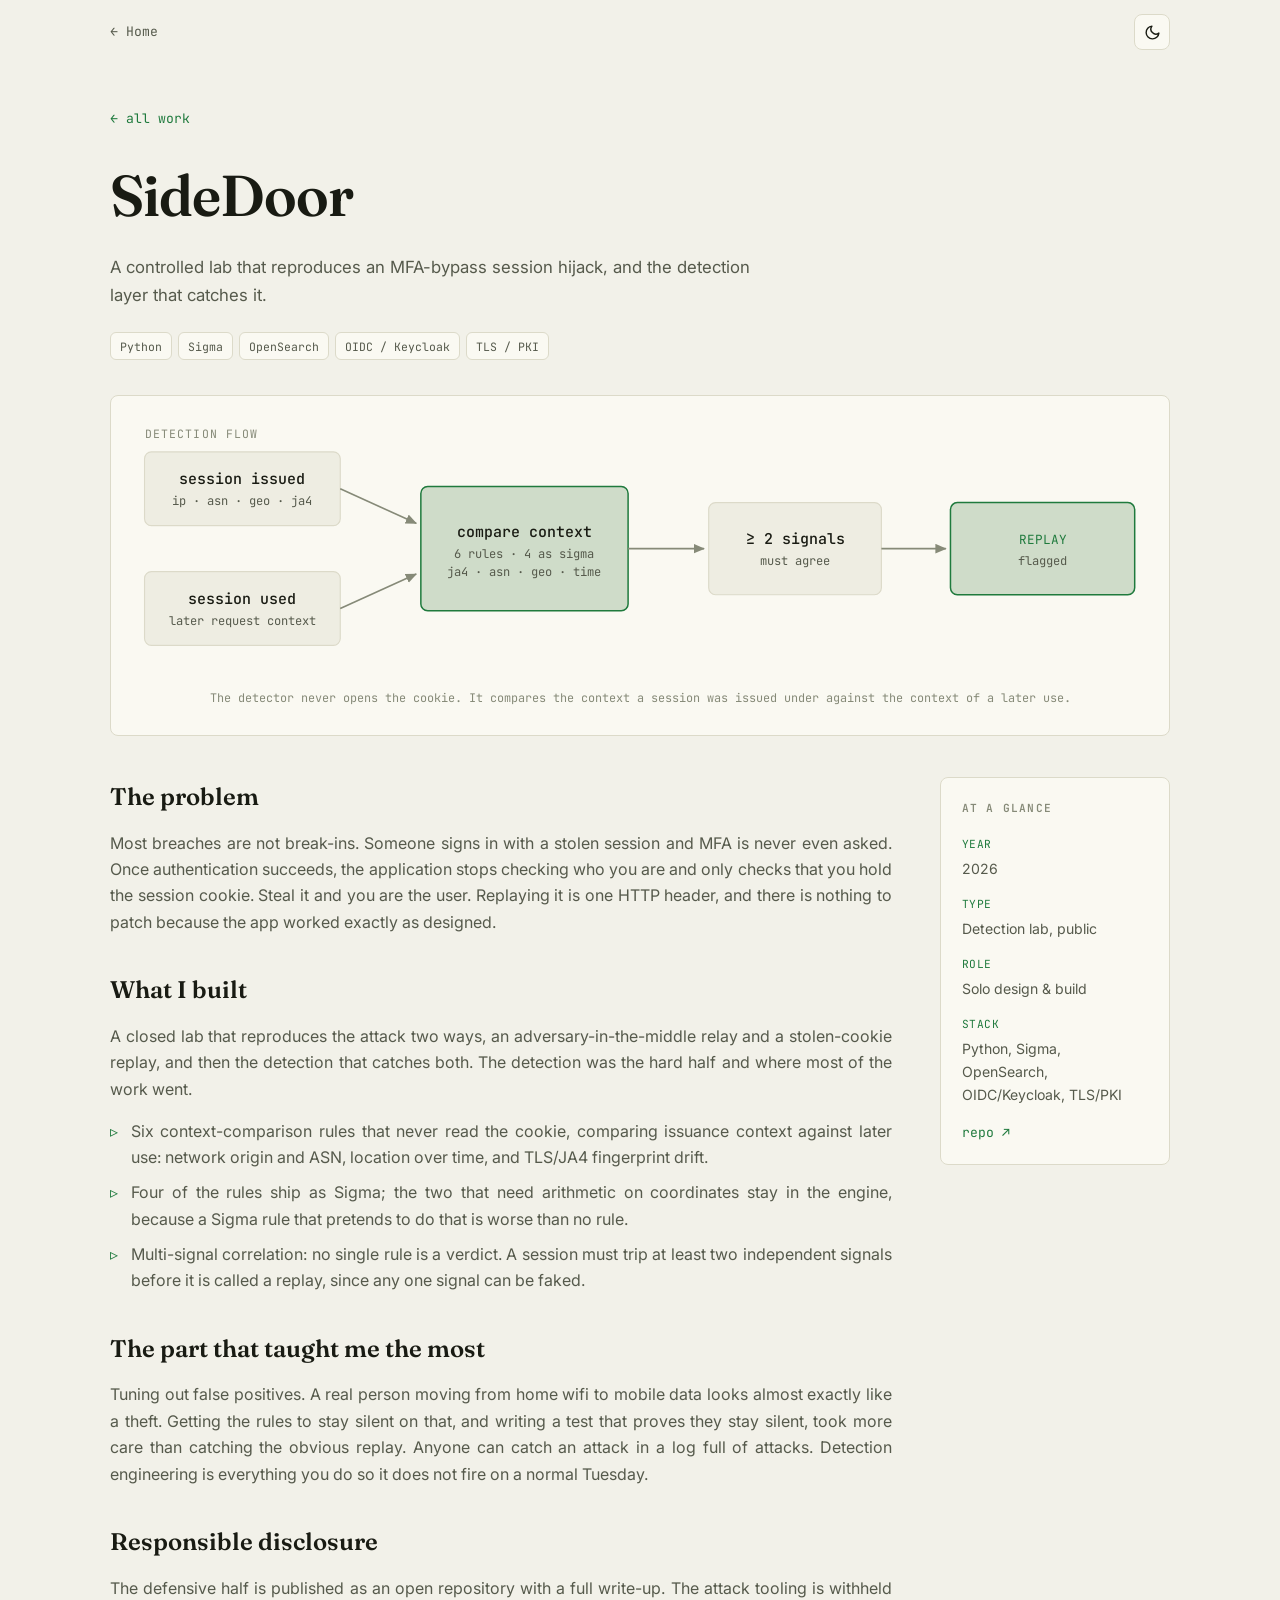
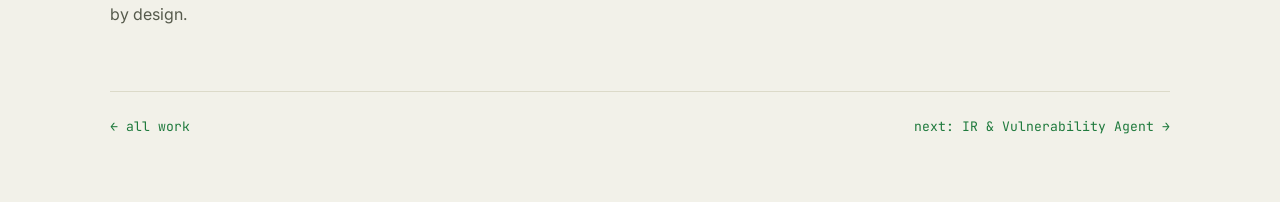
==== projects/sidedoor.html @ 359c72fa "Portfolio site" ====
<!doctype html>
<html lang="en" data-theme="dark">
<head>
  <meta charset="utf-8" />
  <meta name="viewport" content="width=device-width, initial-scale=1" />
  <title>SideDoor — Case Study · Abdulmuiz Annafi</title>
  <meta name="description" content="SideDoor: a controlled lab that reproduces an MFA-bypass session hijack and the detection layer that catches it." />
  <link rel="icon" href="../favicon.svg" type="image/svg+xml" />
  <link rel="preconnect" href="https://fonts.googleapis.com" />
  <link rel="preconnect" href="https://fonts.gstatic.com" crossorigin />
  <link href="https://fonts.googleapis.com/css2?family=Fraunces:opsz,wght@9..144,400;500;600&family=Inter:wght@400;500;600&family=JetBrains+Mono:wght@400;500;600&display=swap" rel="stylesheet" />
  <link rel="stylesheet" href="../css/style.css" />
</head>
<body>
  <header class="nav is-stuck" id="nav">
    <div class="nav__inner">
      <a href="../index.html" class="nav__home" aria-label="Home">← Home</a>
      <div class="nav__actions" style="margin-left:auto">
        <button class="icon-btn" id="themeToggle" aria-label="Toggle theme">
          <svg class="icon-sun" viewBox="0 0 24 24" width="17" height="17" fill="none" stroke="currentColor" stroke-width="2" stroke-linecap="round"><circle cx="12" cy="12" r="4"/><path d="M12 2v2M12 20v2M4.9 4.9l1.4 1.4M17.7 17.7l1.4 1.4M2 12h2M20 12h2M4.9 19.1l1.4-1.4M17.7 6.3l1.4-1.4"/></svg>
          <svg class="icon-moon" viewBox="0 0 24 24" width="17" height="17" fill="none" stroke="currentColor" stroke-width="2" stroke-linecap="round" stroke-linejoin="round"><path d="M21 12.8A9 9 0 1 1 11.2 3a7 7 0 0 0 9.8 9.8z"/></svg>
        </button>
      </div>
    </div>
  </header>

  <main class="container case">
    <a href="../index.html#work" class="case__back">← all work</a>
    <h1 class="case__title">SideDoor</h1>
    <p class="case__sub">A controlled lab that reproduces an MFA-bypass session hijack, and the detection layer that catches it.</p>
    <div class="case__meta chips"><span>Python</span><span>Sigma</span><span>OpenSearch</span><span>OIDC / Keycloak</span><span>TLS / PKI</span></div>

    <figure class="diagram">
      <svg viewBox="0 0 880 220" role="img" aria-label="SideDoor detection flow">
        <defs><marker id="ar" markerWidth="9" markerHeight="9" refX="6.5" refY="3" orient="auto"><path d="M0,0 L7,3 L0,6 Z" class="dg-arrow"/></marker></defs>
        <text x="10" y="14" class="dg-note">DETECTION FLOW</text>
        <rect class="dg-box" x="10" y="26" width="170" height="64" rx="6"/>
        <text x="95" y="54" text-anchor="middle" class="dg-label">session issued</text>
        <text x="95" y="72" text-anchor="middle" class="dg-sub">ip · asn · geo · ja4</text>
        <rect class="dg-box" x="10" y="130" width="170" height="64" rx="6"/>
        <text x="95" y="158" text-anchor="middle" class="dg-label">session used</text>
        <text x="95" y="176" text-anchor="middle" class="dg-sub">later request context</text>
        <rect class="dg-box--a" x="250" y="56" width="180" height="108" rx="6"/>
        <text x="340" y="100" text-anchor="middle" class="dg-label">compare context</text>
        <text x="340" y="118" text-anchor="middle" class="dg-sub">6 rules · 4 as sigma</text>
        <text x="340" y="134" text-anchor="middle" class="dg-sub">ja4 · asn · geo · time</text>
        <rect class="dg-box" x="500" y="70" width="150" height="80" rx="6"/>
        <text x="575" y="106" text-anchor="middle" class="dg-label">&#8805; 2 signals</text>
        <text x="575" y="124" text-anchor="middle" class="dg-sub">must agree</text>
        <rect class="dg-box--a" x="710" y="70" width="160" height="80" rx="6"/>
        <text x="790" y="106" text-anchor="middle" class="dg-acc">REPLAY</text>
        <text x="790" y="124" text-anchor="middle" class="dg-sub">flagged</text>
        <line class="dg-edge" x1="180" y1="58" x2="246" y2="88" marker-end="url(#ar)"/>
        <line class="dg-edge" x1="180" y1="162" x2="246" y2="132" marker-end="url(#ar)"/>
        <line class="dg-edge" x1="430" y1="110" x2="496" y2="110" marker-end="url(#ar)"/>
        <line class="dg-edge" x1="650" y1="110" x2="706" y2="110" marker-end="url(#ar)"/>
      </svg>
      <figcaption class="diagram__cap">The detector never opens the cookie. It compares the context a session was issued under against the context of a later use.</figcaption>
    </figure>

    <div class="case__grid">
      <div class="case__body">
        <h2>The problem</h2>
        <p>Most breaches are not break-ins. Someone signs in with a stolen session and MFA is never even asked. Once authentication succeeds, the application stops checking who you are and only checks that you hold the session cookie. Steal it and you are the user. Replaying it is one HTTP header, and there is nothing to patch because the app worked exactly as designed.</p>

        <h2>What I built</h2>
        <p>A closed lab that reproduces the attack two ways, an adversary-in-the-middle relay and a stolen-cookie replay, and then the detection that catches both. The detection was the hard half and where most of the work went.</p>
        <ul>
          <li>Six context-comparison rules that never read the cookie, comparing issuance context against later use: network origin and ASN, location over time, and TLS/JA4 fingerprint drift.</li>
          <li>Four of the rules ship as Sigma; the two that need arithmetic on coordinates stay in the engine, because a Sigma rule that pretends to do that is worse than no rule.</li>
          <li>Multi-signal correlation: no single rule is a verdict. A session must trip at least two independent signals before it is called a replay, since any one signal can be faked.</li>
        </ul>

        <h2>The part that taught me the most</h2>
        <p>Tuning out false positives. A real person moving from home wifi to mobile data looks almost exactly like a theft. Getting the rules to stay silent on that, and writing a test that proves they stay silent, took more care than catching the obvious replay. Anyone can catch an attack in a log full of attacks. Detection engineering is everything you do so it does not fire on a normal Tuesday.</p>

        <h2>Responsible disclosure</h2>
        <p>The defensive half is published as an open repository with a full write-up. The attack tooling is withheld by design.</p>
      </div>

      <aside class="aside">
        <h3>At a glance</h3>
        <dl>
          <div><dt>Year</dt><dd>2026</dd></div>
          <div><dt>Type</dt><dd>Detection lab, public</dd></div>
          <div><dt>Role</dt><dd>Solo design &amp; build</dd></div>
          <div><dt>Stack</dt><dd>Python, Sigma, OpenSearch, OIDC/Keycloak, TLS/PKI</dd></div>
        </dl>
        <div class="aside__links">
          <a href="https://github.com/Abdulmuiz635/SideDoor" target="_blank" rel="noopener">repo ↗</a>
        </div>
      </aside>
    </div>

    <div class="case__foot">
      <a href="../index.html#work">← all work</a>
      <a href="ir-agent.html">next: IR &amp; Vulnerability Agent →</a>
    </div>
  </main>

  <script src="../js/main.js"></script>
</body>
</html>
---- css/style.css ----
/* ===================== TOKENS ===================== */
:root {
  --bg: #0f110e;
  --bg-alt: #141611;
  --surface: #171a13;
  --surface-2: #1e2219;
  --text: #e9ebe4;
  --muted: #9ba195;
  --faint: #6a6f63;
  --border: #262a20;
  --accent: #7ee787;
  --accent-ink: #07160b;
  --shadow: 0 20px 55px rgba(0, 0, 0, .5);
  --radius: 8px;
  --maxw: 1060px;
  --display: "Fraunces", Georgia, serif;
  --mono: "JetBrains Mono", ui-monospace, SFMono-Regular, monospace;
  --ease: cubic-bezier(.22, 1, .36, 1);
}
:root[data-theme="light"] {
  --bg: #f2f1e9;
  --bg-alt: #e9e8dd;
  --surface: #faf9f2;
  --surface-2: #eeede2;
  --text: #191b13;
  --muted: #565a4c;
  --faint: #868a78;
  --border: #dcdac9;
  --accent: #1f7a3d;
  --accent-ink: #f4f8ee;
  --shadow: 0 20px 55px rgba(50, 45, 20, .12);
}

* { box-sizing: border-box; margin: 0; padding: 0; }
html { scroll-behavior: smooth; scroll-padding-top: 80px; }
body {
  font-family: "Inter", system-ui, sans-serif;
  background: var(--bg); color: var(--text); line-height: 1.65;
  -webkit-font-smoothing: antialiased;
  transition: background .4s var(--ease), color .4s var(--ease);
}
a { color: inherit; text-decoration: none; }
.container { width: min(var(--maxw), 92vw); margin-inline: auto; }

/* ===================== NAV ===================== */
.nav { position: fixed; inset: 0 0 auto 0; z-index: 50; border-bottom: 1px solid transparent; transition: background .3s var(--ease), border-color .3s, backdrop-filter .3s; }
.nav.is-stuck { background: color-mix(in srgb, var(--bg) 82%, transparent); backdrop-filter: blur(12px); border-bottom-color: var(--border); }
.nav__inner { width: min(var(--maxw), 92vw); margin-inline: auto; height: 64px; display: flex; align-items: center; gap: 1rem; }
.brand { display: inline-flex; align-items: center; }
.brand__ico { width: 30px; height: 30px; border-radius: 7px; display: block; transition: transform .2s var(--ease); }
.brand:hover .brand__ico { transform: scale(1.08) rotate(-3deg); }
.nav__links { margin-left: auto; display: flex; gap: 1.5rem; font-family: var(--mono); font-size: .82rem; }
.nav__link { position: relative; color: var(--muted); transition: color .2s; }
.nav__num { color: var(--faint); margin-right: .1rem; }
.nav__link:hover, .nav__link.is-active { color: var(--accent); }
.nav__link::after { content: ""; position: absolute; left: 0; right: 0; bottom: -5px; height: 1.5px; background: var(--accent); transform: scaleX(0); transform-origin: left; transition: transform .25s var(--ease); }
.nav__link:hover::after, .nav__link.is-active::after { transform: scaleX(1); }
.nav__actions { display: flex; align-items: center; gap: .5rem; }

.icon-btn { display: grid; place-items: center; width: 36px; height: 36px; border-radius: 8px; background: var(--surface); border: 1px solid var(--border); color: var(--text); cursor: pointer; transition: transform .2s, border-color .2s; }
.icon-btn:hover { transform: translateY(-1px); border-color: var(--accent); }
.icon-moon { display: none; }
:root[data-theme="light"] .icon-sun { display: none; }
:root[data-theme="light"] .icon-moon { display: block; }
.nav__burger { display: none; flex-direction: column; align-items: center; justify-content: center; gap: 4px; }
.nav__burger span { width: 18px; height: 2px; background: var(--text); border-radius: 2px; transition: .25s var(--ease); }
.nav__burger[aria-expanded="true"] span:nth-child(1) { transform: translateY(6px) rotate(45deg); }
.nav__burger[aria-expanded="true"] span:nth-child(2) { opacity: 0; }
.nav__burger[aria-expanded="true"] span:nth-child(3) { transform: translateY(-6px) rotate(-45deg); }

/* ===================== HERO ===================== */
.hero { position: relative; min-height: 100svh; display: grid; align-items: center; }
.scrollcue { position: absolute; bottom: 1.6rem; left: 50%; transform: translateX(-50%); font-family: var(--mono); font-size: 1.15rem; color: var(--faint); animation: bob 1.8s ease-in-out infinite; }
.scrollcue:hover { color: var(--accent); }
@keyframes bob { 0%, 100% { transform: translate(-50%, 0); } 50% { transform: translate(-50%, 7px); } }
.hero__inner { padding-top: 96px; padding-bottom: 3rem; display: grid; grid-template-columns: 1.5fr .7fr; gap: 3.5rem; align-items: center; }
.hero__text { min-width: 0; }
.hero__kicker { font-family: var(--mono); font-size: .78rem; letter-spacing: .3px; color: var(--accent); margin-bottom: 1.3rem; }
.hero__name { font-family: var(--display); font-weight: 600; font-size: clamp(2.9rem, 8vw, 5.6rem); line-height: .95; letter-spacing: -1.5px; }
.hero__role { font-family: var(--mono); font-size: clamp(.95rem, 2vw, 1.12rem); color: var(--text); margin-top: .9rem; }
.hero__lead { max-width: 56ch; color: var(--muted); margin-top: 1.4rem; font-size: 1.02rem; text-align: justify; hyphens: auto; }

.whoami { font-family: var(--mono); font-size: .8rem; line-height: 1.75; background: var(--surface); border: 1px solid var(--border); border-radius: var(--radius); padding: 1rem 1.1rem; margin-top: 1.8rem; color: var(--muted); }
.whoami__cmd { color: var(--text); margin-bottom: .5rem; }
.whoami__p { color: var(--accent); }
.whoami__row { display: grid; grid-template-columns: 5.5rem 1fr; gap: .4rem; }
.whoami__k { color: var(--faint); }
.whoami__v { color: var(--muted); }
.whoami__ok { color: var(--accent); }

.hero__cta { display: flex; gap: .7rem; flex-wrap: wrap; margin-top: 1.8rem; }

/* window frame for portrait */
.window { position: relative; width: min(340px, 80vw); border: 1px solid var(--border); border-radius: var(--radius); overflow: hidden; background: var(--surface); box-shadow: var(--shadow); justify-self: center; transform-style: preserve-3d; transition: transform .25s var(--ease), border-color .35s; }
.window:hover { border-color: color-mix(in srgb, var(--accent) 55%, var(--border)); }
.window::after { content: ""; position: absolute; left: 0; right: 0; top: 0; height: 36%; pointer-events: none; z-index: 4; background: linear-gradient(to bottom, transparent, color-mix(in srgb, var(--accent) 20%, transparent), transparent); animation: scan 4.5s ease-in-out infinite; }
@keyframes scan { 0% { transform: translateY(-115%); } 55% { transform: translateY(310%); } 100% { transform: translateY(310%); } }
.window__bar { display: flex; align-items: center; gap: .4rem; padding: .55rem .8rem; border-bottom: 1px solid var(--border); background: var(--surface-2); }
.window__dot { width: 10px; height: 10px; border-radius: 50%; background: var(--border); }
.window__dot:nth-child(1) { background: #e0695a; }
.window__dot:nth-child(2) { background: #e3bb4e; }
.window__dot:nth-child(3) { background: #6bbf59; }
.window__name { font-family: var(--mono); font-size: .72rem; color: var(--faint); margin-left: .5rem; }
.window img { display: block; width: 100%; aspect-ratio: 1 / 1; object-fit: cover; }

/* ===================== BUTTONS ===================== */
.btn { display: inline-flex; align-items: center; gap: .5rem; padding: .7rem 1.2rem; border-radius: 8px; font-weight: 600; font-size: .92rem; border: 1px solid var(--border); cursor: pointer; transition: transform .18s var(--ease), background .18s, border-color .18s, color .18s; }
.btn:hover { transform: translateY(-2px); }
.btn--primary { background: var(--accent); color: var(--accent-ink); border-color: var(--accent); }
.btn--ghost { background: transparent; color: var(--text); }
.btn--ghost:hover { border-color: var(--accent); color: var(--accent); }

/* ===================== SECTIONS ===================== */
.section { padding: clamp(4rem, 9vw, 7rem) 0; }
.section--alt { background: var(--bg-alt); }
.shead { display: flex; align-items: baseline; gap: .9rem; margin-bottom: 2.4rem; }
.shead__num { font-family: var(--mono); color: var(--accent); font-size: .85rem; }
.shead__title { font-family: var(--display); font-weight: 600; font-size: clamp(1.8rem, 4vw, 2.6rem); letter-spacing: -.5px; }
.shead::after { content: ""; flex: 1; height: 1px; background: var(--border); align-self: center; }

/* ===================== ABOUT ===================== */
.about { display: grid; grid-template-columns: 1.5fr 1fr; gap: 3rem; align-items: start; }
.about__text p { color: var(--muted); margin-bottom: 1rem; max-width: 62ch; text-align: justify; hyphens: auto; }
.facts { display: grid; gap: .9rem; font-family: var(--mono); font-size: .84rem; }
.facts div { display: grid; grid-template-columns: 5.5rem 1fr; gap: .8rem; }
.facts dt { color: var(--accent); }
.facts dd { color: var(--muted); }

/* ===================== EXPERIENCE ===================== */
.timeline { display: grid; }
.tl { position: relative; display: grid; grid-template-columns: 160px 1fr; gap: 1.6rem; padding: 1.4rem 0 1.4rem .9rem; border-top: 1px solid var(--border); transition: padding .2s var(--ease); }
.timeline .tl:last-child { border-bottom: 1px solid var(--border); }
.tl::before { content: ""; position: absolute; left: 0; top: 0; bottom: 0; width: 2px; background: var(--accent); transform: scaleY(0); transform-origin: top; transition: transform .22s var(--ease); }
.tl:hover::before { transform: scaleY(1); }
.tl:hover { padding-left: 1.4rem; }
.tl__date { font-family: var(--mono); font-size: .76rem; color: var(--faint); padding-top: .3rem; }
.tl__role { font-family: var(--display); font-weight: 600; font-size: 1.2rem; line-height: 1.2; }
.tl__org { font-family: var(--mono); font-size: .8rem; color: var(--accent); margin: .25rem 0 .5rem; }
.tl__desc { color: var(--muted); font-size: .93rem; max-width: 72ch; text-align: justify; hyphens: auto; }

/* ===================== SEE-ALL / COLLAPSE ===================== */
.more { text-align: center; margin-top: 1.7rem; }
.more__btn { font-family: var(--mono); font-size: .82rem; color: var(--muted); background: transparent; border: 1px solid var(--border); border-radius: 999px; padding: .55rem 1.3rem; cursor: pointer; transition: color .2s, border-color .2s, transform .2s var(--ease); }
.more__btn:hover { color: var(--accent); border-color: var(--accent); transform: translateY(-2px); }
.work.collapsed .row.is-extra { display: none; }
.entries.collapsed .entry.is-extra { display: none; }

/* ===================== WORK ===================== */
.filters { display: flex; gap: .4rem; flex-wrap: wrap; margin-bottom: 1.6rem; }
.filter { background: transparent; border: 1px solid var(--border); color: var(--muted); padding: .35rem .8rem; border-radius: 6px; font-size: .8rem; cursor: pointer; font-family: var(--mono); transition: .2s; }
.filter:hover { color: var(--text); border-color: var(--accent); }
.filter.is-active { background: var(--accent); color: var(--accent-ink); border-color: var(--accent); }

.work { list-style: none; }
.row { position: relative; display: grid; grid-template-columns: 1fr auto; gap: 1.3rem; align-items: start; padding: 1.4rem 0 1.4rem .9rem; border-top: 1px solid var(--border); transition: padding .2s var(--ease); }
.work .row:last-child { border-bottom: 1px solid var(--border); }
.row::before { content: ""; position: absolute; left: 0; top: 0; bottom: 0; width: 2px; background: var(--accent); transform: scaleY(0); transform-origin: top; transition: transform .22s var(--ease); }
.row:hover::before { transform: scaleY(1); }
.row:hover { padding-left: 1.4rem; }
.row__idx { font-family: var(--mono); color: var(--faint); font-size: .85rem; padding-top: .35rem; }
.row__title { font-family: var(--display); font-weight: 600; font-size: 1.25rem; line-height: 1.2; transition: color .2s; }
.row:hover .row__title { color: var(--accent); }
.row__flag { font-family: var(--mono); font-size: .68rem; color: var(--accent); border: 1px solid var(--border); padding: .08rem .45rem; border-radius: 5px; margin-left: .5rem; white-space: nowrap; font-weight: 500; }
.row__desc { color: var(--muted); font-size: .94rem; margin-top: .45rem; max-width: 72ch; text-align: justify; hyphens: auto; }
.row__stack { font-family: var(--mono); font-size: .75rem; color: var(--faint); margin-top: .6rem; }
.row__links { display: flex; flex-direction: column; gap: .4rem; font-family: var(--mono); font-size: .8rem; text-align: right; white-space: nowrap; padding-top: .3rem; }
.row__links a { color: var(--accent); }
.row__links a:hover { text-decoration: underline; }
.row.is-hidden { display: none; }

/* ===================== RECOGNITION ===================== */
.rec { display: grid; grid-template-columns: 1fr 1fr; gap: 3rem; }
.rec__label { font-family: var(--mono); font-size: .8rem; color: var(--faint); margin-bottom: 1rem; }
.rec__label--sp { margin-top: 2rem; }
.rec__list { list-style: none; display: grid; gap: .7rem; }
.rec__list li { color: var(--muted); font-size: .95rem; padding-left: 1.2rem; position: relative; }
.rec__list li::before { content: "\25B9"; position: absolute; left: 0; color: var(--accent); }
.rec__list--cert li { font-family: var(--mono); font-size: .84rem; }
.logos { display: flex; flex-wrap: wrap; gap: .5rem; }
.logo-chip { font-family: var(--mono); font-size: .78rem; background: var(--surface); border: 1px solid var(--border); border-radius: 6px; padding: .45rem .7rem; color: var(--muted); }

/* ===================== WRITING ===================== */
.entries { display: grid; }
.entry { position: relative; display: block; padding: 1.4rem 0 1.4rem .9rem; border-top: 1px solid var(--border); transition: padding .2s var(--ease); }
.entries .entry:last-child { border-bottom: 1px solid var(--border); }
.entry::before { content: ""; position: absolute; left: 0; top: 0; bottom: 0; width: 2px; background: var(--accent); transform: scaleY(0); transform-origin: top; transition: transform .22s var(--ease); }
.entry:hover::before { transform: scaleY(1); }
.entry:hover { padding-left: 1.4rem; }
.entry__kind { font-family: var(--mono); font-size: .72rem; color: var(--accent); text-transform: uppercase; letter-spacing: .5px; }
.entry__title { font-family: var(--display); font-weight: 600; font-size: 1.3rem; margin: .4rem 0; transition: color .2s; }
.entry:hover .entry__title { color: var(--accent); }
.entry__excerpt { color: var(--muted); font-size: .94rem; max-width: 72ch; text-align: justify; hyphens: auto; }

/* ===================== CONTACT ===================== */
.contact { text-align: center; max-width: 640px; margin-inline: auto; }
.contact .rec__label { margin-bottom: 1rem; }
.contact__title { font-family: var(--display); font-weight: 600; font-size: clamp(2.2rem, 6vw, 3.6rem); letter-spacing: -1px; }
.contact__lead { color: var(--muted); margin: 1rem auto 2rem; max-width: 46ch; }
.contact__links { display: flex; gap: .7rem; justify-content: center; flex-wrap: wrap; }

/* ===================== CHIPS (case page) ===================== */
.chips { display: flex; flex-wrap: wrap; gap: .4rem; }
.chips span { font-family: var(--mono); font-size: .72rem; color: var(--muted); background: var(--surface); border: 1px solid var(--border); padding: .22rem .55rem; border-radius: 6px; }

/* ===================== FOOTER ===================== */
.footer { border-top: 1px solid var(--border); padding: 2rem 0; }
.footer__inner { display: flex; justify-content: space-between; flex-wrap: wrap; gap: .5rem; font-family: var(--mono); font-size: .78rem; color: var(--faint); }

/* ===================== CASE STUDY ===================== */
.nav__home { font-family: var(--mono); font-size: .82rem; color: var(--muted); }
.nav__home:hover { color: var(--accent); }
.case { padding-top: 104px; padding-bottom: 4rem; }
.case__back { font-family: var(--mono); font-size: .82rem; color: var(--accent); }
.case__title { font-family: var(--display); font-weight: 600; font-size: clamp(2.3rem, 6vw, 3.6rem); letter-spacing: -1px; margin: 1.1rem 0 .7rem; }
.case__sub { color: var(--muted); max-width: 62ch; font-size: 1.05rem; }
.case__meta { margin-top: 1.4rem; }

.diagram { width: 100%; border: 1px solid var(--border); border-radius: var(--radius); background: var(--surface); padding: 1.6rem 1.4rem; margin: 2.2rem 0 .6rem; overflow-x: auto; }
.diagram svg { width: 100%; height: auto; display: block; font-family: var(--mono); }
.diagram__cap { font-family: var(--mono); font-size: .74rem; color: var(--faint); margin-top: .9rem; text-align: center; }
.dg-box { fill: var(--surface-2); stroke: var(--border); stroke-width: 1; }
.dg-box--a { fill: color-mix(in srgb, var(--accent) 15%, var(--surface-2)); stroke: var(--accent); stroke-width: 1.3; }
.dg-label { fill: var(--text); font-size: 13px; font-weight: 500; }
.dg-sub { fill: var(--muted); font-size: 10.5px; }
.dg-note { fill: var(--faint); font-size: 10px; letter-spacing: 1px; }
.dg-acc { fill: var(--accent); font-size: 11px; }
.dg-edge { stroke: var(--faint); stroke-width: 1.4; fill: none; }
.dg-stroke { stroke: var(--accent); stroke-width: 1.6; fill: none; }
.dg-arrow { fill: var(--faint); }

.case__grid { display: grid; grid-template-columns: 1fr 230px; gap: 3rem; align-items: start; margin-top: 2.6rem; }
.case__body { min-width: 0; }
.case__body h2 { font-family: var(--display); font-weight: 600; font-size: 1.5rem; margin: 2.2rem 0 .8rem; }
.case__body h2:first-child { margin-top: 0; }
.case__body p { color: var(--muted); margin-bottom: 1rem; text-align: justify; hyphens: auto; }
.case__body ul { color: var(--muted); margin: 0 0 1.1rem 0; display: grid; gap: .55rem; list-style: none; }
.case__body li { position: relative; padding-left: 1.3rem; text-align: justify; hyphens: auto; }
.case__body li::before { content: "\25B9"; position: absolute; left: 0; color: var(--accent); }
.aside { position: sticky; top: 88px; border: 1px solid var(--border); border-radius: var(--radius); padding: 1.3rem; background: var(--surface); }
.aside h3 { font-family: var(--mono); font-size: .7rem; text-transform: uppercase; letter-spacing: 1.2px; color: var(--faint); margin-bottom: 1.1rem; font-weight: 600; }
.aside dl div { margin-bottom: .95rem; }
.aside dt { font-family: var(--mono); color: var(--accent); font-size: .7rem; text-transform: uppercase; letter-spacing: .5px; }
.aside dd { color: var(--muted); font-size: .88rem; margin-top: .2rem; }
.aside__links { margin-top: .3rem; display: grid; gap: .5rem; font-family: var(--mono); font-size: .82rem; }
.aside__links a { color: var(--accent); }
.aside__links a:hover { text-decoration: underline; }
.case__foot { margin-top: 3rem; padding-top: 1.5rem; border-top: 1px solid var(--border); display: flex; justify-content: space-between; font-family: var(--mono); font-size: .82rem; }
.case__foot a { color: var(--accent); }

@media (max-width: 860px) {
  .case__grid { grid-template-columns: 1fr; gap: 1.8rem; }
  .aside { position: static; }
}

/* ===================== REVEAL ===================== */
.reveal { opacity: 0; transform: translateY(14px); transition: opacity .6s var(--ease), transform .6s var(--ease); }
.reveal.in { opacity: 1; transform: none; }

/* ===================== RESPONSIVE ===================== */
@media (max-width: 860px) {
  .hero__inner { grid-template-columns: 1fr; gap: 1.6rem; padding-top: 92px; }
  .window { display: none; }
  .whoami { font-size: .78rem; padding: .9rem 1rem; }
  .whoami__row { grid-template-columns: 1fr; gap: .05rem; margin-bottom: .55rem; }
  .whoami__row:last-child { margin-bottom: 0; }
  .hero__name { font-size: clamp(2.6rem, 13vw, 3.6rem); }
  .hero__lead { max-width: none; }
  .about, .rec { grid-template-columns: 1fr; gap: 2rem; }
  .tl { grid-template-columns: 1fr; gap: .35rem; }
  .tl__date { padding-top: 0; }
  .row { grid-template-columns: 1fr; }
  .row__links { grid-column: 1 / -1; flex-direction: row; gap: 1.2rem; text-align: left; padding-left: 0; }
  .nav__actions { margin-left: auto; }
  .nav__links {
    position: fixed; inset: 64px 0 auto 0; flex-direction: column; gap: 0; margin-left: 0;
    background: color-mix(in srgb, var(--bg) 97%, transparent); backdrop-filter: blur(16px);
    border-bottom: 1px solid var(--border); border-top: 1px solid var(--border);
    transform: translateY(-120%); transition: transform .35s var(--ease); font-size: .95rem;
  }
  .nav__links.is-open { transform: translateY(0); }
  .nav__link { padding: 1rem 7vw; border-bottom: 1px solid var(--border); }
  .nav__link:last-child { border-bottom: none; }
  .nav__link::after { display: none; }
  .nav__burger { display: flex; }
  .scrollcue { display: none; }
}
@media (prefers-reduced-motion: reduce) {
  * { animation: none !important; transition: none !important; }
  .reveal { opacity: 1; transform: none; }
}
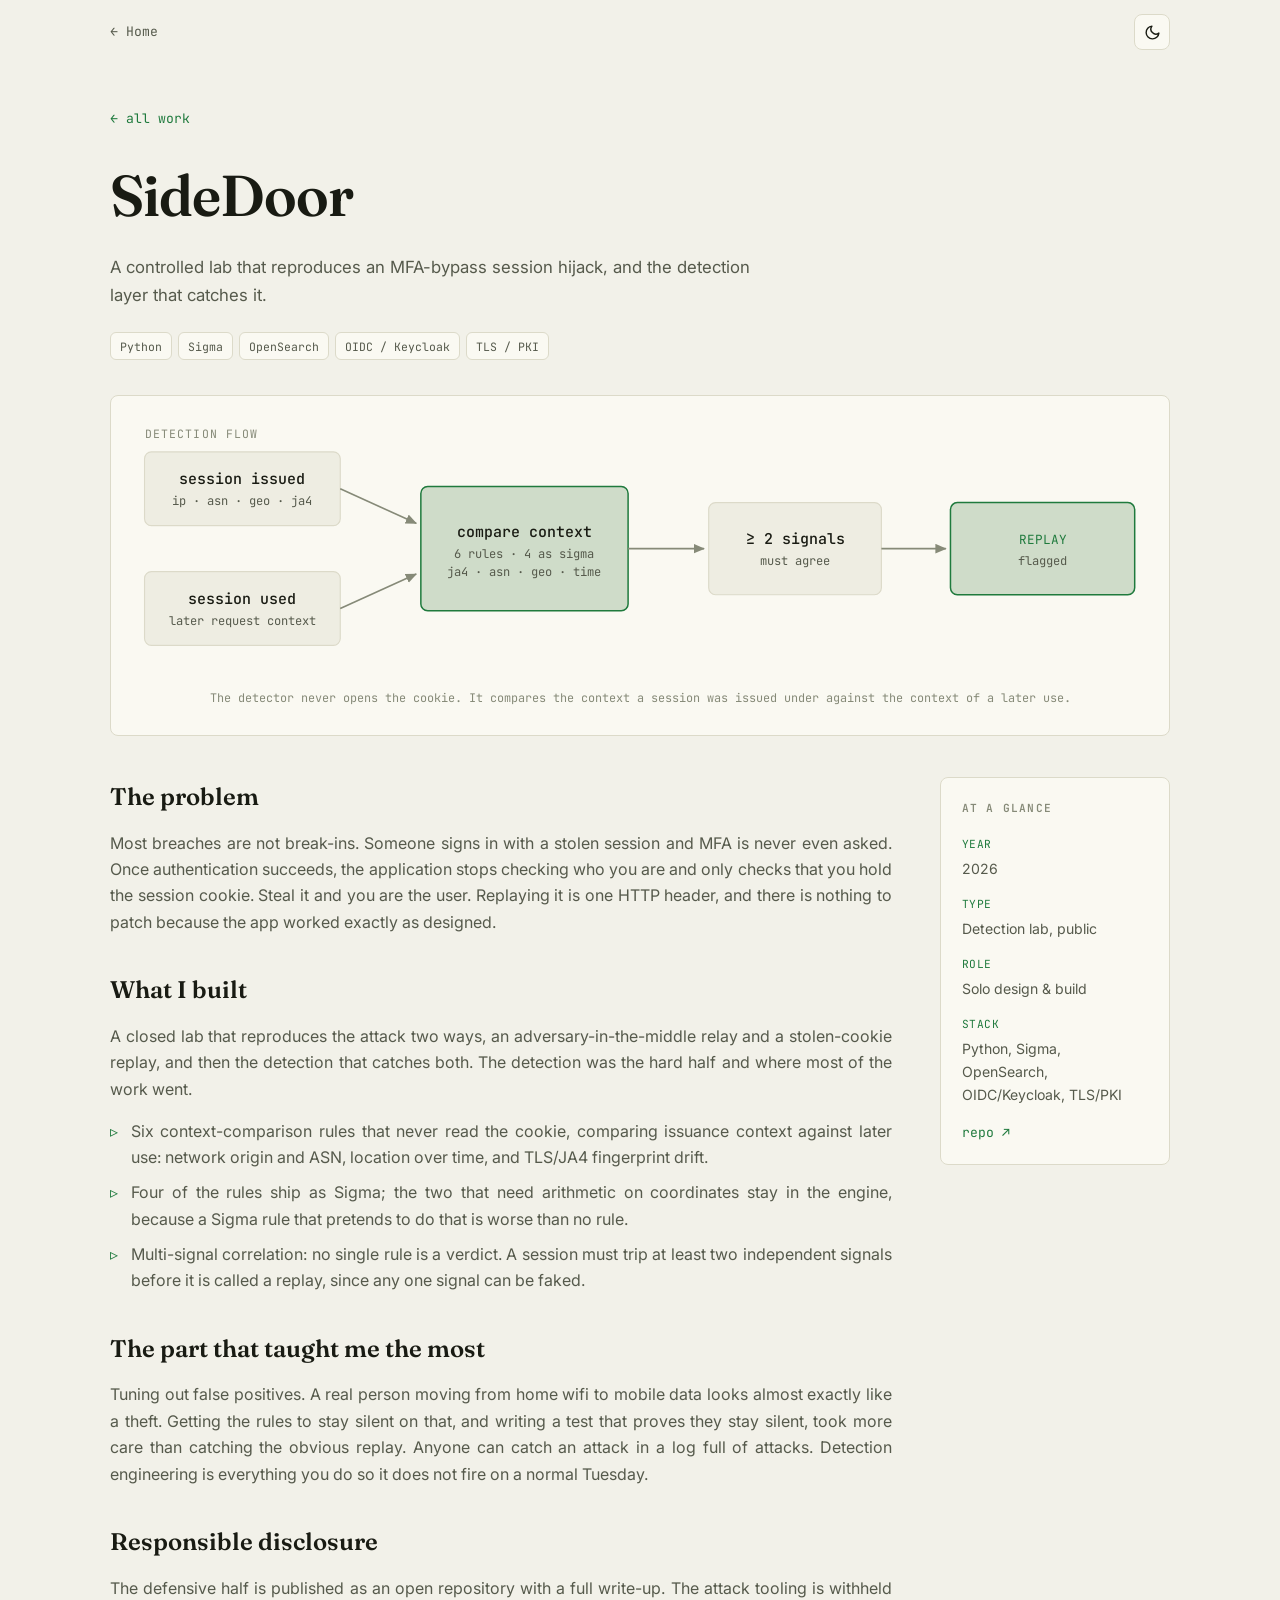
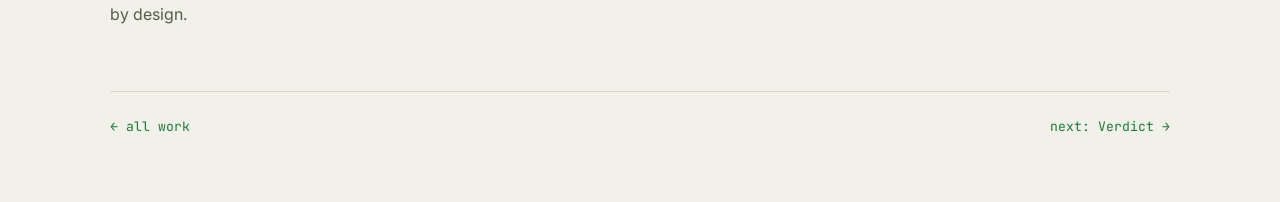
==== commit d6e2e2af: "Add Verdict (Codegeist 2026) as a portfolio case study" ====
--- a/projects/sidedoor.html
+++ b/projects/sidedoor.html
@@ -94,7 +94,7 @@
 
     <div class="case__foot">
       <a href="../index.html#work">← all work</a>
-      <a href="ir-agent.html">next: IR &amp; Vulnerability Agent →</a>
+      <a href="verdict.html">next: Verdict →</a>
     </div>
   </main>
 
